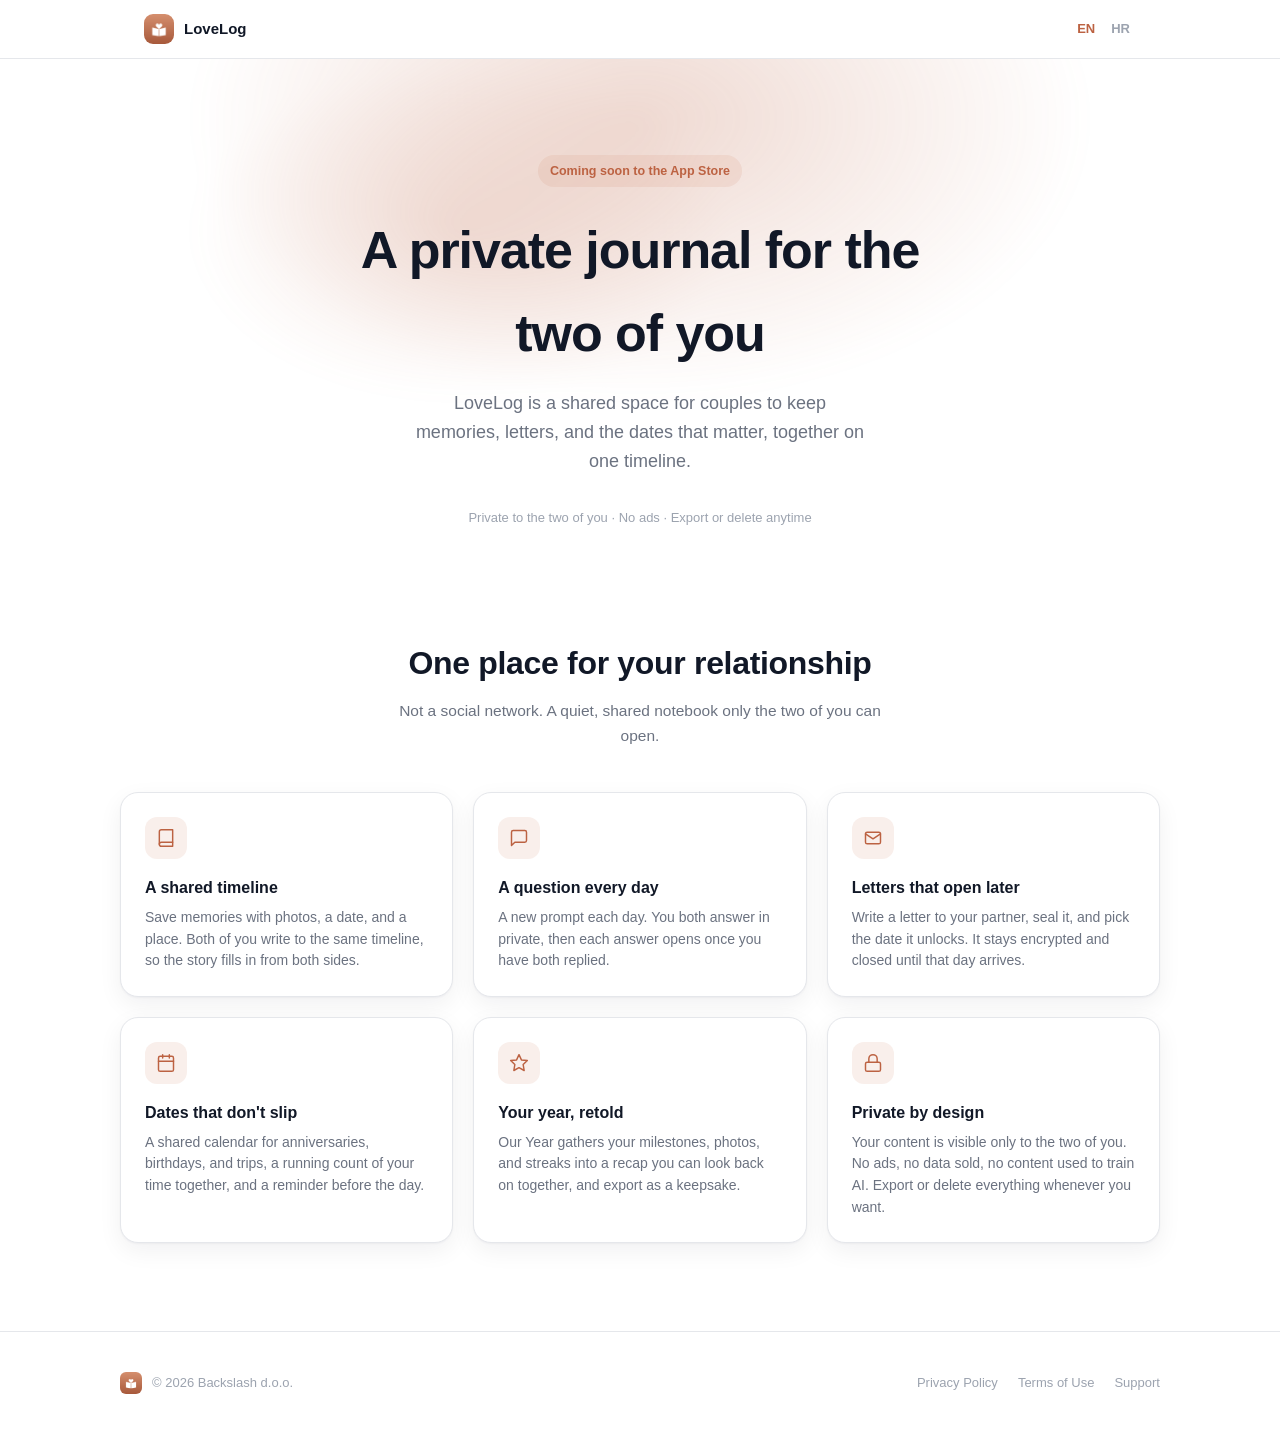
==== index.html @ 2866c9d2 "LoveLog marketing site: EN/HR home, privacy, terms, support Co-Authored-By: Claude Sonnet 5 <noreply" ====
<!doctype html>
<html lang="en">
<head>
  <meta charset="utf-8" />
  <meta name="viewport" content="width=device-width, initial-scale=1" />
  <title>LoveLog, a private journal for couples</title>
  <meta name="description" content="LoveLog is a private shared journal for two. Keep memories and photos on one timeline, answer a daily question together, seal letters that open later, and never miss an anniversary." />
  <link rel="stylesheet" href="/style.css" />
</head>
<body>
  <nav class="nav">
    <div class="nav-inner">
      <a class="brand" href="/">
        <img class="mark" src="/icon.png" alt="LoveLog" />
        <span class="brand-text">LoveLog</span>
      </a>
      <div class="nav-right">
        <span class="lang-toggle">
          <a class="active" href="/">EN</a>
          <a href="/hr/">HR</a>
        </span>
      </div>
    </div>
  </nav>

  <header class="hero">
    <div class="hero-inner">
      <span class="eyebrow">Coming soon to the App Store</span>
      <h1>A private journal for the two of you</h1>
      <p class="tagline">
        LoveLog is a shared space for couples to keep memories, letters, and
        the dates that matter, together on one timeline.
      </p>
      <p class="trust-line">Private to the two of you · No ads · Export or delete anytime</p>
    </div>
  </header>

  <section class="features" id="features">
    <div class="section-head">
      <h2>One place for your relationship</h2>
      <p>Not a social network. A quiet, shared notebook only the two of you can open.</p>
    </div>
    <div class="feature-grid">

      <div class="feature-card">
        <div class="feature-icon">
          <svg width="20" height="20" viewBox="0 0 24 24" fill="none" stroke="currentColor" stroke-width="1.75" stroke-linecap="round" stroke-linejoin="round"><path d="M4 19.5A2.5 2.5 0 0 1 6.5 17H20"></path><path d="M6.5 2H20v20H6.5A2.5 2.5 0 0 1 4 19.5v-15A2.5 2.5 0 0 1 6.5 2z"></path></svg>
        </div>
        <h3>A shared timeline</h3>
        <p>Save memories with photos, a date, and a place. Both of you write to the same timeline, so the story fills in from both sides.</p>
      </div>

      <div class="feature-card">
        <div class="feature-icon">
          <svg width="20" height="20" viewBox="0 0 24 24" fill="none" stroke="currentColor" stroke-width="1.75" stroke-linecap="round" stroke-linejoin="round"><path d="M21 15a2 2 0 0 1-2 2H7l-4 4V5a2 2 0 0 1 2-2h14a2 2 0 0 1 2 2z"></path></svg>
        </div>
        <h3>A question every day</h3>
        <p>A new prompt each day. You both answer in private, then each answer opens once you have both replied.</p>
      </div>

      <div class="feature-card">
        <div class="feature-icon">
          <svg width="20" height="20" viewBox="0 0 24 24" fill="none" stroke="currentColor" stroke-width="1.75" stroke-linecap="round" stroke-linejoin="round"><rect x="3" y="5" width="18" height="14" rx="2"></rect><path d="m3 7 9 6 9-6"></path></svg>
        </div>
        <h3>Letters that open later</h3>
        <p>Write a letter to your partner, seal it, and pick the date it unlocks. It stays encrypted and closed until that day arrives.</p>
      </div>

      <div class="feature-card">
        <div class="feature-icon">
          <svg width="20" height="20" viewBox="0 0 24 24" fill="none" stroke="currentColor" stroke-width="1.75" stroke-linecap="round" stroke-linejoin="round"><rect x="3" y="4" width="18" height="18" rx="2"></rect><path d="M16 2v4"></path><path d="M8 2v4"></path><path d="M3 10h18"></path></svg>
        </div>
        <h3>Dates that don't slip</h3>
        <p>A shared calendar for anniversaries, birthdays, and trips, a running count of your time together, and a reminder before the day.</p>
      </div>

      <div class="feature-card">
        <div class="feature-icon">
          <svg width="20" height="20" viewBox="0 0 24 24" fill="none" stroke="currentColor" stroke-width="1.75" stroke-linecap="round" stroke-linejoin="round"><path d="M12 2l2.9 6.3L22 9l-5 4.9L18.2 21 12 17.6 5.8 21 7 13.9 2 9l7.1-.7z"></path></svg>
        </div>
        <h3>Your year, retold</h3>
        <p>Our Year gathers your milestones, photos, and streaks into a recap you can look back on together, and export as a keepsake.</p>
      </div>

      <div class="feature-card">
        <div class="feature-icon">
          <svg width="20" height="20" viewBox="0 0 24 24" fill="none" stroke="currentColor" stroke-width="1.75" stroke-linecap="round" stroke-linejoin="round"><rect x="3" y="11" width="18" height="11" rx="2"></rect><path d="M7 11V7a5 5 0 0 1 10 0v4"></path></svg>
        </div>
        <h3>Private by design</h3>
        <p>Your content is visible only to the two of you. No ads, no data sold, no content used to train AI. Export or delete everything whenever you want.</p>
      </div>

    </div>
  </section>

  <footer class="site-footer">
    <div class="footer-inner">
      <a class="brand" href="/">
        <img class="mark" src="/icon.png" alt="LoveLog" />
        © 2026 Backslash d.o.o.
      </a>
      <nav class="footer-links">
        <a href="/privacy">Privacy Policy</a>
        <a href="/terms">Terms of Use</a>
        <a href="/support">Support</a>
      </nav>
    </div>
  </footer>
</body>
</html>
---- style.css ----
:root {
  --ink: #111827;
  --ink-muted: #6B7280;
  --ink-faint: #9CA3AF;
  --accent: #BC6242;
  --accent-soft: rgba(201,123,90,0.12);
  --border: #E5E7EB;
  --bg: #ffffff;
  --bg-sunken: #F9FAFB;
  --surface: #ffffff;
  --shadow: 0 1px 2px rgba(17,24,39,0.04), 0 8px 24px rgba(17,24,39,0.06);
}

@media (prefers-color-scheme: dark) {
  :root {
    --ink: #F3F4F6;
    --ink-muted: #9CA3AF;
    --ink-faint: #6B7280;
    --accent: #E0A183;
    --accent-soft: rgba(224,161,131,0.18);
    --border: #27272A;
    --bg: #0B0B0D;
    --bg-sunken: #141416;
    --surface: #141416;
    --shadow: 0 1px 2px rgba(0,0,0,0.3), 0 8px 24px rgba(0,0,0,0.4);
  }
}

* { box-sizing: border-box; }
html { scroll-behavior: smooth; }

body {
  margin: 0;
  background: var(--bg);
  color: var(--ink);
  font-family: -apple-system, BlinkMacSystemFont, "SF Pro Text", "Segoe UI", Roboto, Helvetica, Arial, sans-serif;
  line-height: 1.6;
  -webkit-font-smoothing: antialiased;
}

a { color: var(--accent); text-decoration: none; }
a:hover { text-decoration: underline; }

.container {
  max-width: 1040px;
  margin: 0 auto;
  padding: 0 24px;
}

/* ---- Nav ---- */
.nav {
  position: sticky;
  top: 0;
  z-index: 20;
  backdrop-filter: saturate(180%) blur(14px);
  background: color-mix(in srgb, var(--bg) 78%, transparent);
  border-bottom: 1px solid var(--border);
}
.nav-inner {
  max-width: 1040px;
  margin: 0 auto;
  padding: 14px 24px;
  display: flex;
  align-items: center;
  justify-content: space-between;
  gap: 16px;
}
.brand {
  display: flex;
  align-items: center;
  gap: 10px;
  font-weight: 600;
  font-size: 15px;
  color: var(--ink);
  min-width: 0;
}
.brand .mark {
  width: 30px;
  height: 30px;
  border-radius: 9px;
  display: block;
  object-fit: cover;
  flex-shrink: 0;
}
.brand .brand-text {
  overflow: hidden;
  white-space: nowrap;
  text-overflow: ellipsis;
  min-width: 0;
  flex-shrink: 1;
}
.nav-inner .btn { flex-shrink: 0; }
.brand:hover { text-decoration: none; }

.nav-right { display: flex; align-items: center; gap: 14px; flex-shrink: 0; }
.lang-toggle { display: flex; align-items: center; gap: 4px; font-size: 13px; font-weight: 600; }
.lang-toggle a { color: var(--ink-faint); padding: 4px 6px; border-radius: 6px; }
.lang-toggle a:hover { text-decoration: none; background: var(--bg-sunken); }
.lang-toggle a.active { color: var(--accent); }

/* ---- Buttons ---- */
.btn {
  display: inline-flex;
  align-items: center;
  gap: 8px;
  border-radius: 12px;
  padding: 11px 20px;
  font-size: 14px;
  font-weight: 600;
  border: 1px solid transparent;
  cursor: pointer;
  transition: transform 0.15s ease, opacity 0.15s ease;
}
.btn:hover { text-decoration: none; }
.btn:active { transform: scale(0.97); }
.btn-primary {
  background: var(--ink);
  color: var(--bg);
}
.btn-primary:hover { opacity: 0.88; }
.btn-ghost {
  background: transparent;
  color: var(--ink);
  border-color: var(--border);
}
.btn-ghost:hover { background: var(--bg-sunken); }
.btn-sm { padding: 8px 14px; font-size: 13px; border-radius: 10px; }

/* ---- Hero ---- */
.hero {
  position: relative;
  overflow: hidden;
  padding: 96px 24px 72px;
  text-align: center;
}
.hero::before {
  content: "";
  position: absolute;
  top: -220px;
  left: 50%;
  width: 900px;
  height: 560px;
  transform: translateX(-50%);
  background:
    radial-gradient(closest-side, color-mix(in srgb, var(--accent) 24%, transparent), transparent),
    radial-gradient(closest-side at 30% 70%, color-mix(in srgb, var(--accent) 16%, transparent), transparent);
  filter: blur(10px);
  pointer-events: none;
  z-index: 0;
}
.hero-inner { position: relative; z-index: 1; max-width: 640px; margin: 0 auto; }
.eyebrow {
  display: inline-flex;
  align-items: center;
  gap: 6px;
  font-size: 12.5px;
  font-weight: 600;
  color: var(--accent);
  background: var(--accent-soft);
  padding: 6px 12px;
  border-radius: 100px;
  margin-bottom: 22px;
}
.hero h1 {
  font-size: clamp(34px, 6vw, 52px);
  font-weight: 700;
  letter-spacing: -0.02em;
  margin: 0 0 14px;
}
.hero .tagline {
  font-size: 18px;
  color: var(--ink-muted);
  margin: 0 auto 32px;
  max-width: 460px;
}
.hero-ctas {
  display: flex;
  gap: 12px;
  justify-content: center;
  flex-wrap: wrap;
  margin-bottom: 20px;
}
.trust-line {
  font-size: 13px;
  color: var(--ink-faint);
}

/* ---- Section headings ---- */
.section-head { text-align: center; max-width: 520px; margin: 0 auto 44px; }
.section-head h2 {
  font-size: clamp(24px, 4vw, 32px);
  font-weight: 700;
  letter-spacing: -0.01em;
  margin: 0 0 10px;
}
.section-head p { color: var(--ink-muted); margin: 0; font-size: 15.5px; }

/* ---- Feature grid ---- */
.features { padding: 24px 24px 88px; }
.feature-grid {
  display: grid;
  grid-template-columns: repeat(auto-fit, minmax(250px, 1fr));
  gap: 20px;
  max-width: 1040px;
  margin: 0 auto;
}
.feature-card {
  background: var(--surface);
  border: 1px solid var(--border);
  border-radius: 18px;
  padding: 24px;
  box-shadow: var(--shadow);
  transition: transform 0.18s ease, box-shadow 0.18s ease;
}
.feature-card:hover { transform: translateY(-3px); }
.feature-icon {
  width: 42px;
  height: 42px;
  border-radius: 12px;
  background: var(--accent-soft);
  color: var(--accent);
  display: flex;
  align-items: center;
  justify-content: center;
  margin-bottom: 16px;
}
.feature-card h3 { font-size: 16px; font-weight: 600; margin: 0 0 6px; }
.feature-card p { font-size: 14px; color: var(--ink-muted); margin: 0; line-height: 1.55; }

/* ---- CTA band ---- */
.cta-band {
  background: var(--ink);
  color: var(--bg);
  text-align: center;
  padding: 72px 24px;
}
.cta-band h2 {
  font-size: clamp(24px, 4vw, 32px);
  font-weight: 700;
  letter-spacing: -0.01em;
  margin: 0 0 12px;
}
.cta-band p { color: color-mix(in srgb, var(--bg) 70%, transparent); margin: 0 0 28px; font-size: 15.5px; }
.cta-band .btn-primary { background: var(--bg); color: var(--ink); }

/* ---- Footer ---- */
footer.site-footer {
  padding: 40px 24px;
  border-top: 1px solid var(--border);
}
.footer-inner {
  max-width: 1040px;
  margin: 0 auto;
  display: flex;
  flex-wrap: wrap;
  align-items: center;
  justify-content: space-between;
  gap: 16px;
}
.footer-inner .brand { font-size: 13px; color: var(--ink-faint); font-weight: 500; }
.footer-inner .brand .mark { width: 22px; height: 22px; font-size: 11px; border-radius: 6px; }
.footer-links { display: flex; gap: 20px; font-size: 13px; flex-wrap: wrap; }
.footer-links a { color: var(--ink-faint); }

/* ---- Legal/content pages ---- */
.wrap {
  max-width: 680px;
  margin: 0 auto;
  padding: 56px 24px 80px;
}
h1 {
  font-size: 28px;
  font-weight: 700;
  letter-spacing: -0.01em;
  margin: 0 0 8px;
}
h2 { font-size: 18px; font-weight: 600; margin: 32px 0 8px; }
p, li { color: var(--ink-muted); font-size: 15px; }
strong { color: var(--ink); }
.updated { font-size: 12px; color: var(--ink-faint); margin-top: -4px; margin-bottom: 24px; }
.card {
  background: var(--bg-sunken);
  border: 1px solid var(--border);
  border-radius: 14px;
  padding: 18px 20px;
  margin: 24px 0;
}
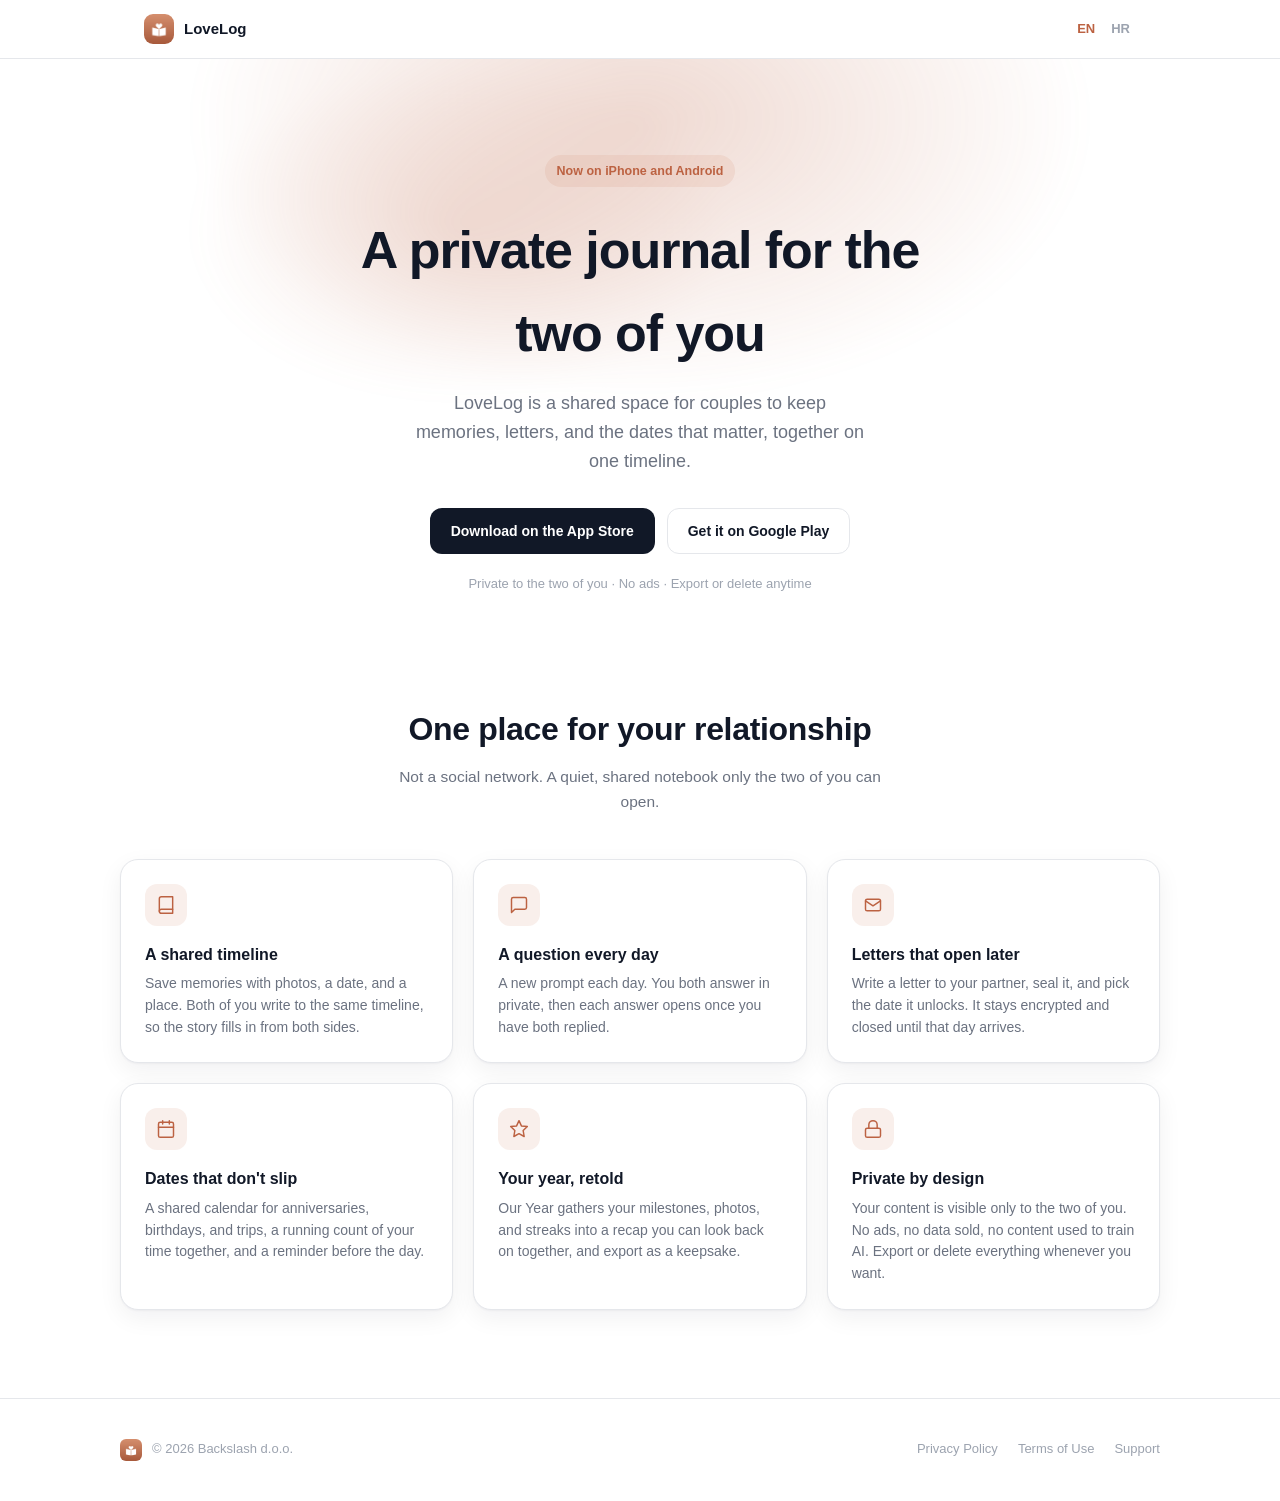
==== commit 05431b43: "Add App Store and Google Play buttons now that LoveLog is live Co-Authored-By: Claude Opus 5.5 <nore" ====
--- a/index.html
+++ b/index.html
@@ -25,12 +25,16 @@
 
   <header class="hero">
     <div class="hero-inner">
-      <span class="eyebrow">Coming soon to the App Store</span>
+      <span class="eyebrow">Now on iPhone and Android</span>
       <h1>A private journal for the two of you</h1>
       <p class="tagline">
         LoveLog is a shared space for couples to keep memories, letters, and
         the dates that matter, together on one timeline.
       </p>
+      <div class="hero-ctas">
+        <a class="btn btn-primary" href="https://apps.apple.com/app/id6803402403">Download on the App Store</a>
+        <a class="btn btn-ghost" href="https://play.google.com/store/apps/details?id=com.backslash.lovelogjournal">Get it on Google Play</a>
+      </div>
       <p class="trust-line">Private to the two of you · No ads · Export or delete anytime</p>
     </div>
   </header>
